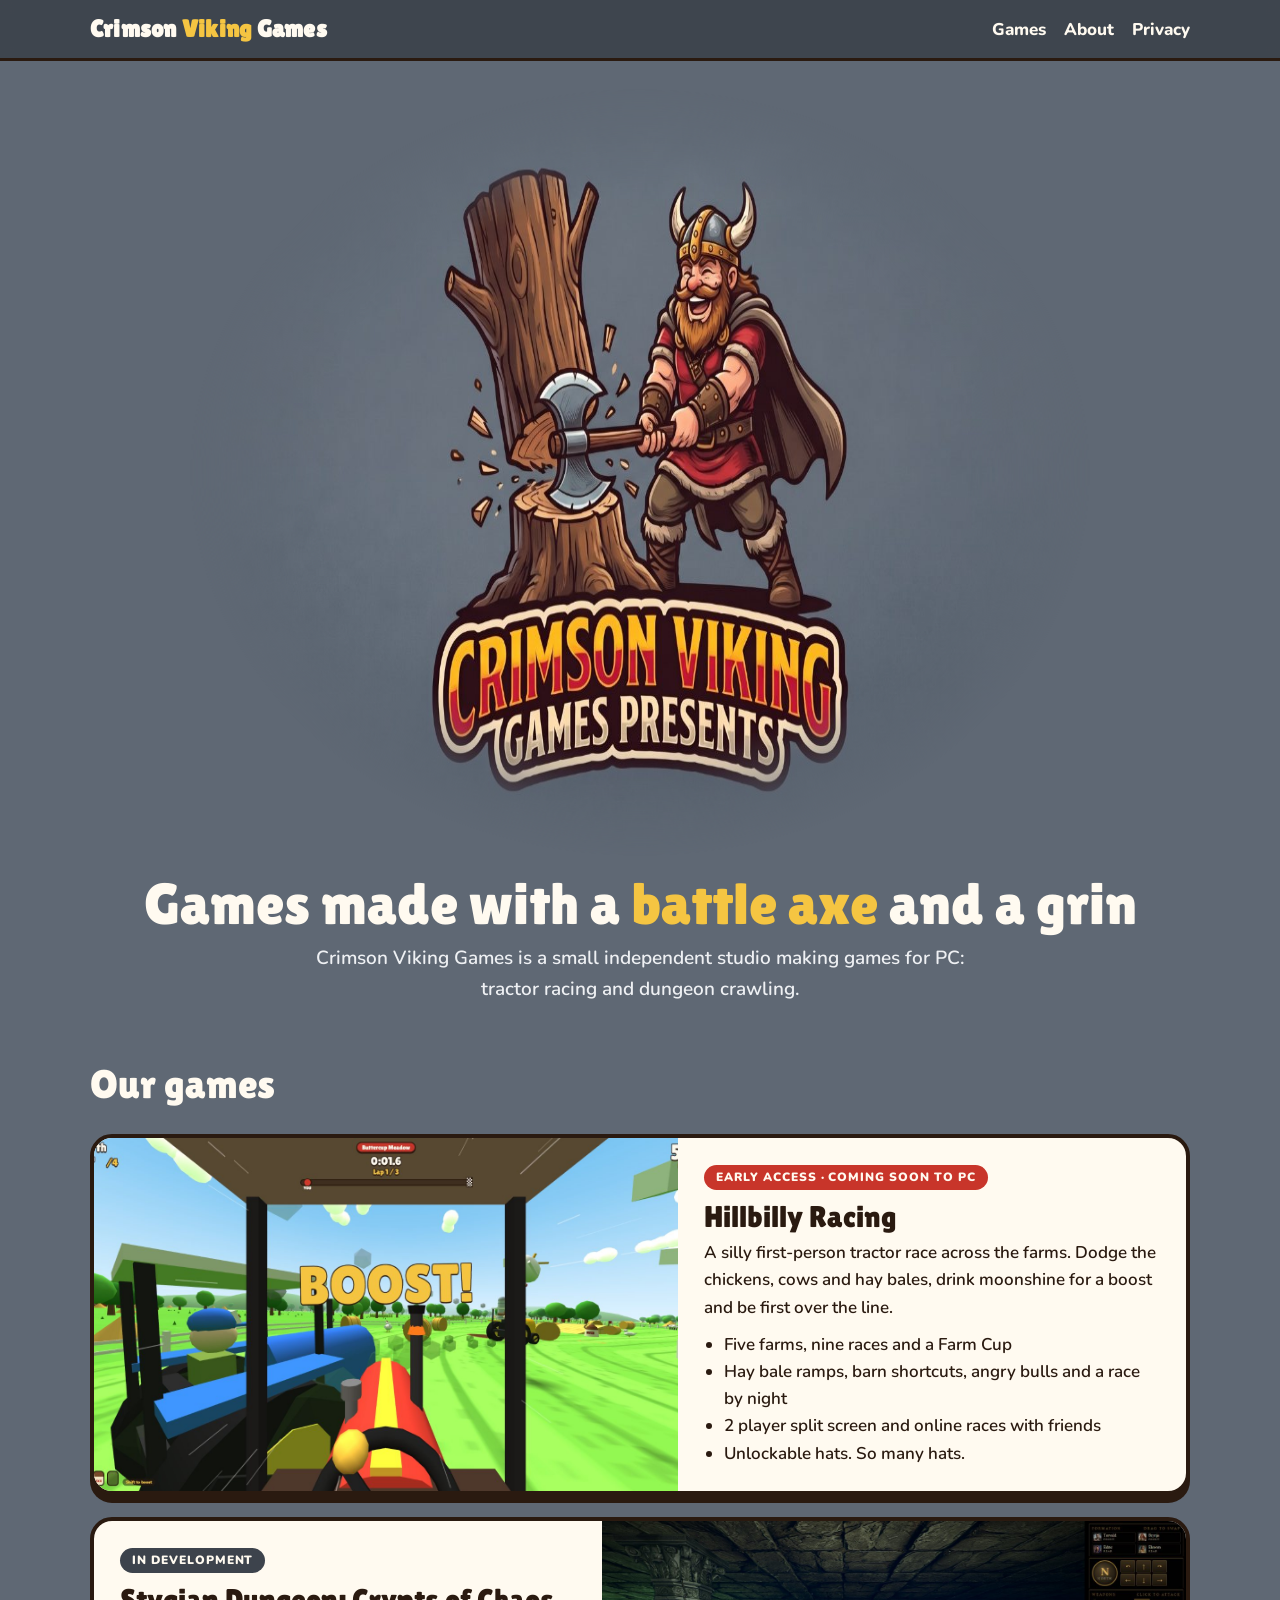
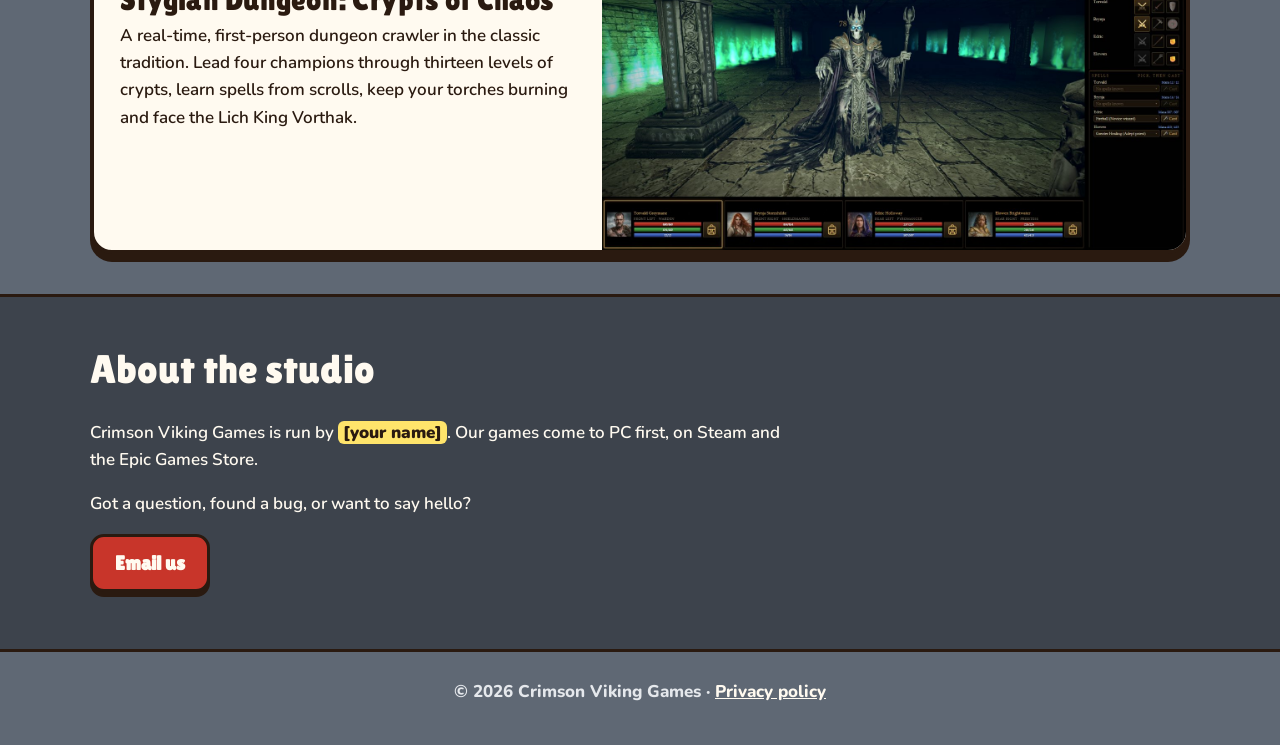
==== index.html @ afc04a72 "Crimson Viking Games website: home page and privacy policy Co-Authored-By: Claude Opus 5.5 <noreply@" ====
<!doctype html>
<html lang="en">
<head>
<meta charset="utf-8">
<meta name="viewport" content="width=device-width, initial-scale=1">
<title>Crimson Viking Games</title>
<meta name="description" content="Crimson Viking Games is an independent studio making silly and spooky games for PC: Hillbilly Racing and Stygian Dungeon.">
<link rel="stylesheet" href="styles.css">
</head>
<body>

<header class="top"><div class="wrap">
  <a class="brand" href="./">Crimson <span>Viking</span> Games</a>
  <nav class="nav"><a href="#games">Games</a><a href="#about">About</a><a href="privacy.html">Privacy</a></nav>
</div></header>

<main>
  <div class="hero wrap">
    <img src="img/studio-viking.jpg" alt="The Crimson Viking Games mascot, a laughing Viking, splitting a log with a giant axe" width="1400" height="767">
    <h1>Games made with a <b>battle axe</b> and a grin</h1>
    <p>Crimson Viking Games is a small independent studio making games for PC: tractor racing and dungeon crawling.</p>
  </div>

  <section id="games"><div class="wrap">
    <h2>Our games</h2>
    <div class="games">

      <article class="game">
        <div class="shot"><img src="img/hillbilly-racing.jpg" alt="Hillbilly Racing: boosting past rival tractors on Buttercup Meadow" loading="lazy" width="1400" height="788"></div>
        <div class="txt">
          <span class="tag">Early Access · coming soon to PC</span>
          <h3>Hillbilly Racing</h3>
          <p>A silly first-person tractor race across the farms. Dodge the chickens, cows and hay bales, drink moonshine for a boost and be first over the line.</p>
          <ul>
            <li>Five farms, nine races and a Farm Cup</li>
            <li>Hay bale ramps, barn shortcuts, angry bulls and a race by night</li>
            <li>2 player split screen and online races with friends</li>
            <li>Unlockable hats. So many hats.</li>
          </ul>
        </div>
      </article>

      <article class="game">
        <div class="shot"><img src="img/stygian-dungeon.jpg" alt="Stygian Dungeon: Vorthak the Lich King on his throne" loading="lazy" width="1400" height="788"></div>
        <div class="txt">
          <span class="tag dev">In development</span>
          <h3>Stygian Dungeon: Crypts of Chaos</h3>
          <p>A real-time, first-person dungeon crawler in the classic tradition. Lead four champions through thirteen levels of crypts, learn spells from scrolls, keep your torches burning and face the Lich King Vorthak.</p>
        </div>
      </article>

    </div>
  </div></section>

  <section id="about" class="about"><div class="wrap">
    <h2>About the studio</h2>
    <p>Crimson Viking Games is run by <span class="fill">[your name]</span>. Our games come to PC first, on Steam and the Epic Games Store.</p>
    <p>Got a question, found a bug, or want to say hello?</p>
    <p><a class="btn" href="mailto:contact@yourdomain.com">Email us</a></p>
  </div></section>
</main>

<footer><div class="wrap">
  © 2026 Crimson Viking Games · <a href="privacy.html">Privacy policy</a>
</div></footer>

</body>
</html>
---- styles.css ----
/* Crimson Viking Games: the studio site. Slate background like the studio logo, crimson and gold like its lettering. */
@font-face{font-family:'Lilita One';src:url(fonts/lilita-one-latin-400-normal.woff2) format('woff2');font-display:swap}
@font-face{font-family:'Nunito';font-weight:600;src:url(fonts/nunito-latin-600-normal.woff2) format('woff2');font-display:swap}
@font-face{font-family:'Nunito';font-weight:800;src:url(fonts/nunito-latin-800-normal.woff2) format('woff2');font-display:swap}
@font-face{font-family:'Nunito';font-weight:900;src:url(fonts/nunito-latin-900-normal.woff2) format('woff2');font-display:swap}
:root{
  --slate:#5f6874; --slate-dk:#3d434c; --ink:#2a1a10; --paper:#fffaf0; --crimson:#c8352a; --crimson-dk:#8e2219; --gold:#f5c542;
  --display:'Lilita One','Arial Rounded MT Bold',system-ui,sans-serif; --body:'Nunito',system-ui,-apple-system,'Segoe UI',sans-serif;
}
*{box-sizing:border-box}
html{scroll-behavior:smooth}
body{margin:0;background:var(--slate);color:var(--paper);font-family:var(--body);font-weight:600;font-size:17px;line-height:1.6}
a{color:var(--gold)}
img{max-width:100%;display:block}
.wrap{width:min(1100px,100% - 32px);margin:0 auto}

/* header */
.top{position:sticky;top:0;z-index:5;background:rgba(61,67,76,.94);backdrop-filter:blur(6px);border-bottom:3px solid var(--ink)}
.top .wrap{display:flex;align-items:center;justify-content:space-between;gap:16px;padding:10px 0}
.brand{font-family:var(--display);font-size:24px;color:var(--paper);text-decoration:none;letter-spacing:.01em}
.brand span{color:var(--gold)}
.nav{display:flex;gap:18px;flex-wrap:wrap}
.nav a{color:var(--paper);text-decoration:none;font-weight:800}
.nav a:hover,.nav a:focus-visible{color:var(--gold)}

/* hero */
.hero{padding:28px 0 8px;text-align:center}
.hero img{width:min(900px,100%);margin:0 auto;-webkit-mask-image:radial-gradient(ellipse 50% 50% at center,#000 72%,transparent 100%);mask-image:radial-gradient(ellipse 50% 50% at center,#000 72%,transparent 100%)} /* (edges fade into the page) */
.hero h1{font-family:var(--display);font-weight:400;font-size:clamp(34px,6vw,58px);line-height:1.05;margin:18px 0 8px}
.hero h1 b{font-weight:400;color:var(--gold)}
.hero p{max-width:60ch;margin:0 auto;font-size:19px;color:#eef0f3}

/* games */
section{padding:40px 0}
h2{font-family:var(--display);font-weight:400;font-size:clamp(28px,4vw,40px);margin:0 0 18px}
.games{display:grid;gap:22px}
.game{display:grid;grid-template-columns:minmax(0,1.15fr) minmax(0,1fr);background:var(--paper);color:var(--ink);border:4px solid var(--ink);border-radius:22px;overflow:hidden;box-shadow:0 8px 0 var(--ink)}
.game:nth-child(even){grid-template-columns:minmax(0,1fr) minmax(0,1.15fr)}
.game:nth-child(even) .shot{order:2}
.game .shot{background:#1b1f25;min-height:240px}
.game .shot img{width:100%;height:100%;object-fit:cover}
.game .shot.icon{display:grid;place-items:center}
.game .shot.icon img{width:min(240px,70%);height:auto;border-radius:28px}
.game .txt{padding:24px 26px}
.game h3{font-family:var(--display);font-weight:400;font-size:30px;line-height:1.1;margin:0 0 6px}
.tag{display:inline-block;font-weight:900;font-size:12px;letter-spacing:.08em;text-transform:uppercase;color:var(--paper);background:var(--crimson);border-radius:999px;padding:3px 12px;margin-bottom:10px}
.tag.dev{background:var(--slate-dk)}
.game p{margin:0 0 10px}
.game ul{margin:0;padding-left:20px}
@media (max-width:760px){.game,.game:nth-child(even){grid-template-columns:1fr}.game:nth-child(even) .shot{order:0}}

/* about / contact */
.about{background:var(--slate-dk);border-top:3px solid var(--ink);border-bottom:3px solid var(--ink)}
.about p{max-width:70ch}
.btn{display:inline-block;font-family:var(--display);font-size:20px;color:var(--paper);background:var(--crimson);border:3px solid var(--ink);border-radius:14px;padding:10px 22px;box-shadow:0 5px 0 var(--ink);text-decoration:none}
.btn:hover,.btn:focus-visible{background:var(--crimson-dk)}

/* privacy policy */
.doc{background:var(--paper);color:var(--ink);border:4px solid var(--ink);border-radius:22px;padding:clamp(20px,4vw,44px);margin:28px auto 40px;max-width:860px}
.doc h1{font-family:var(--display);font-weight:400;font-size:clamp(32px,5vw,46px);line-height:1.1;margin:0 0 6px;color:var(--crimson)}
.doc h2{font-size:26px;margin:30px 0 8px;color:var(--ink)}
.doc a{color:var(--crimson-dk)}
.doc .meta{font-weight:800;opacity:.75;margin:0 0 20px}
.doc table{width:100%;border-collapse:collapse;margin:8px 0 6px;font-size:15px}
.doc th,.doc td{text-align:left;vertical-align:top;padding:8px 10px;border-top:2px solid rgba(42,26,16,.15)}
.doc th{font-weight:900}
.doc code{font-size:14px;background:#f1e8d6;border-radius:6px;padding:1px 6px}
/* things the studio owner still has to fill in before publishing */
.fill{background:#ffe46b;color:var(--ink);border-radius:6px;padding:0 5px;font-weight:900}

footer{padding:26px 0 40px;text-align:center;font-weight:800;color:#e5e8ec}
footer a{color:var(--paper)}
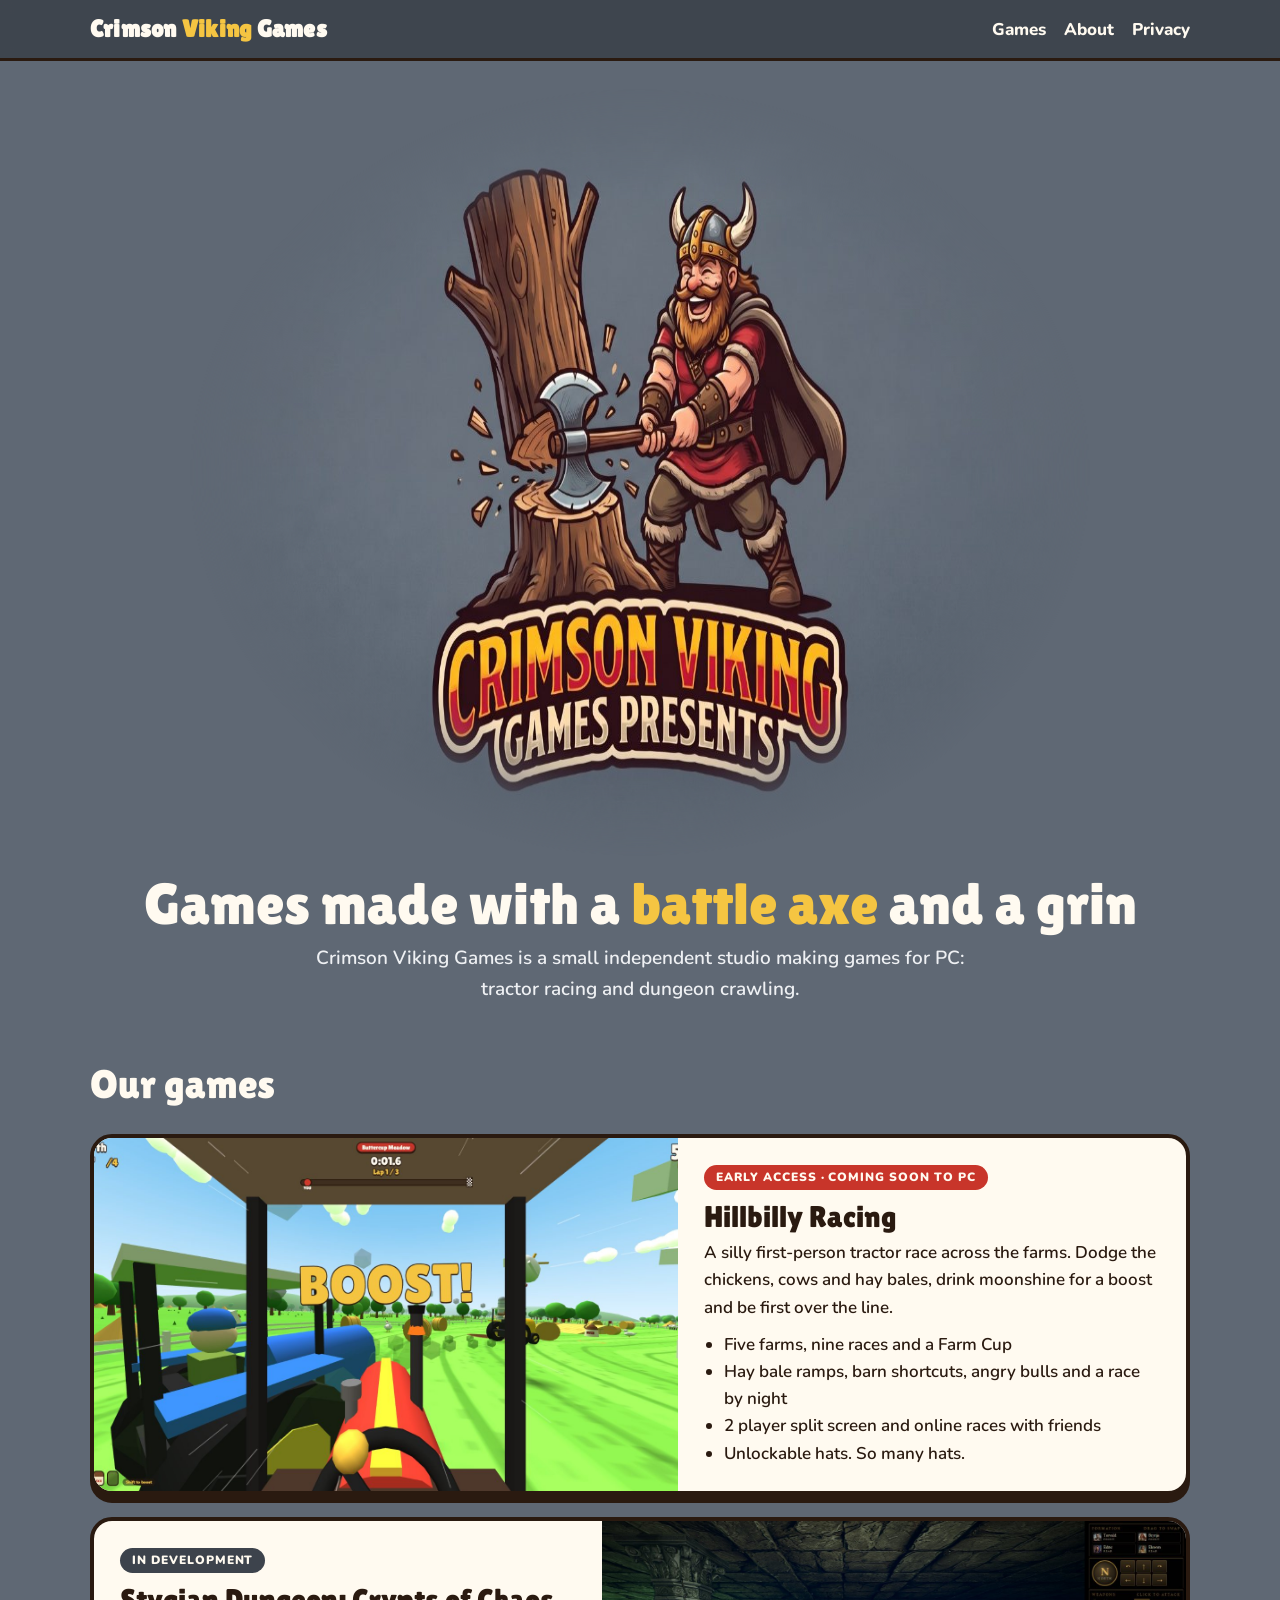
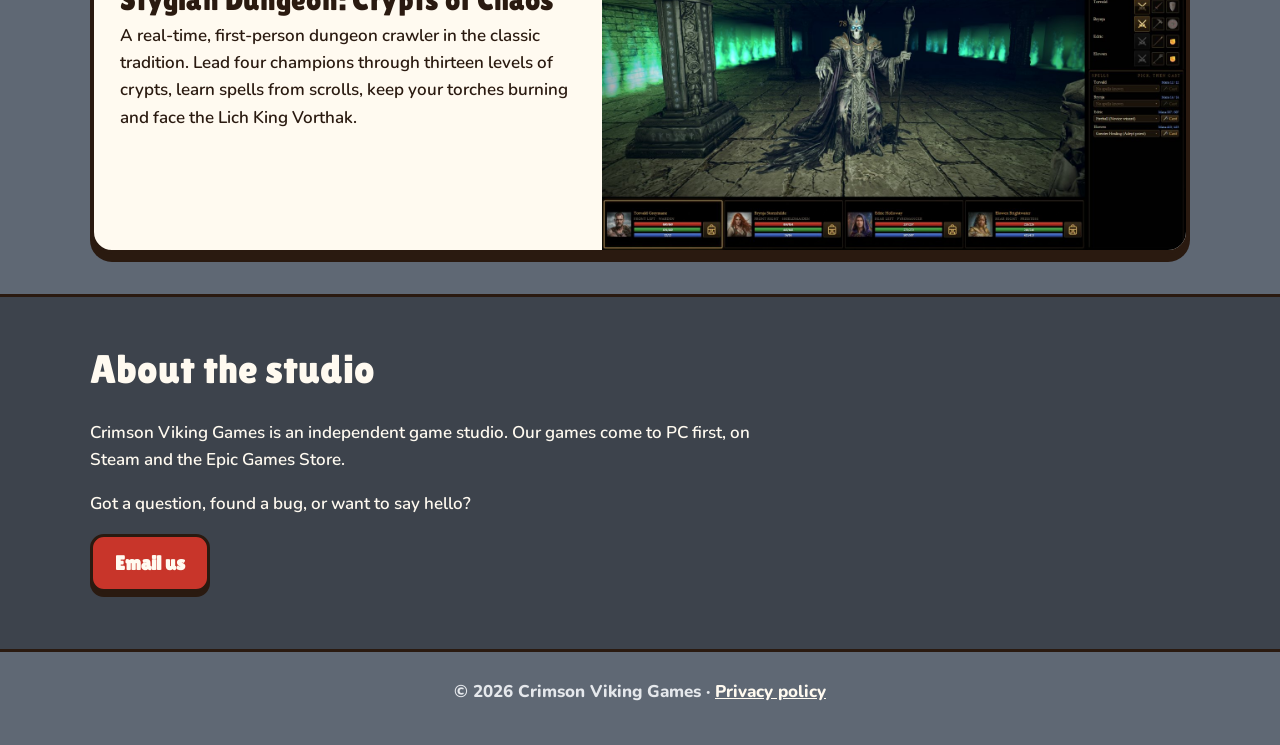
==== commit fb8d3fec: "Give just the studio name and email in About and the privacy policy Co-Authored-By: Claude Opus 5.5 " ====
--- a/index.html
+++ b/index.html
@@ -54,9 +54,9 @@
 
   <section id="about" class="about"><div class="wrap">
     <h2>About the studio</h2>
-    <p>Crimson Viking Games is run by <span class="fill">[your name]</span>. Our games come to PC first, on Steam and the Epic Games Store.</p>
+    <p>Crimson Viking Games is an independent game studio. Our games come to PC first, on Steam and the Epic Games Store.</p>
     <p>Got a question, found a bug, or want to say hello?</p>
-    <p><a class="btn" href="mailto:contact@yourdomain.com">Email us</a></p>
+    <p><a class="btn" href="mailto:crimsonvikinggames@gmail.com">Email us</a></p>
   </div></section>
 </main>
 
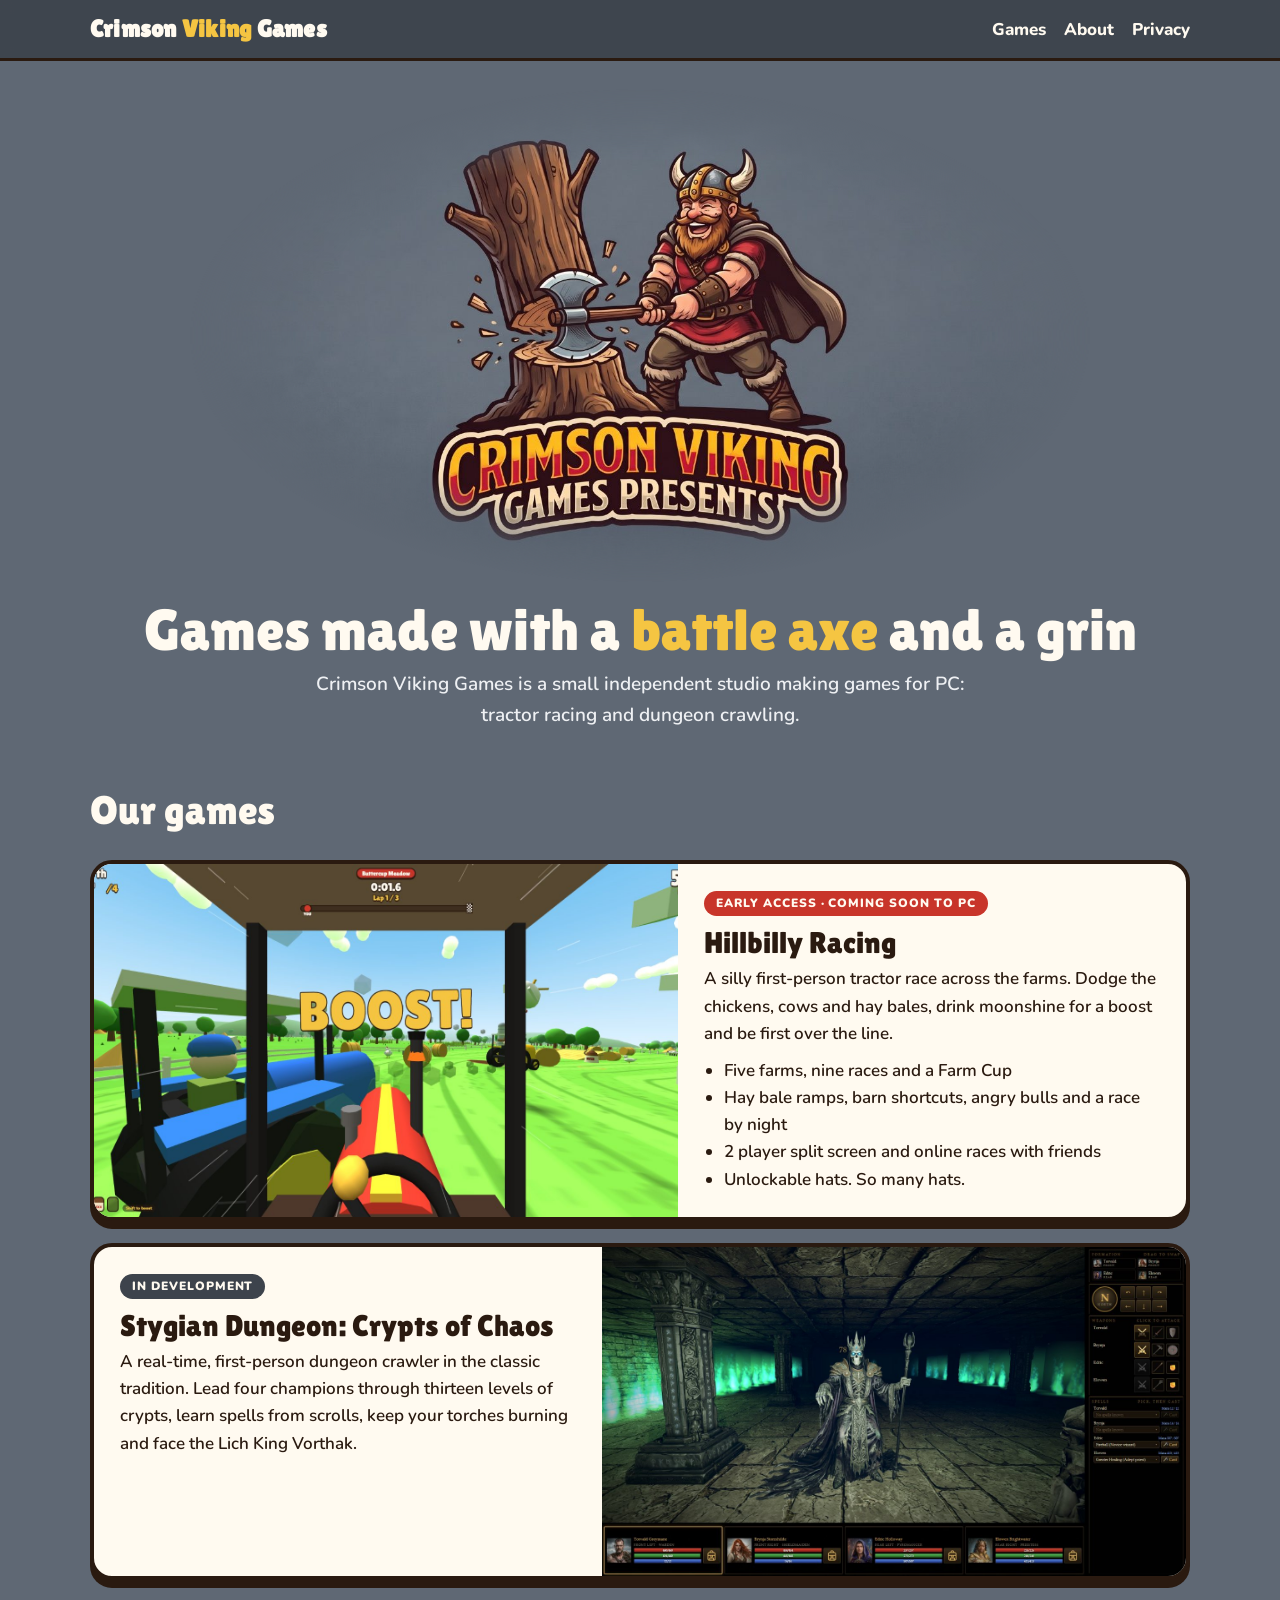
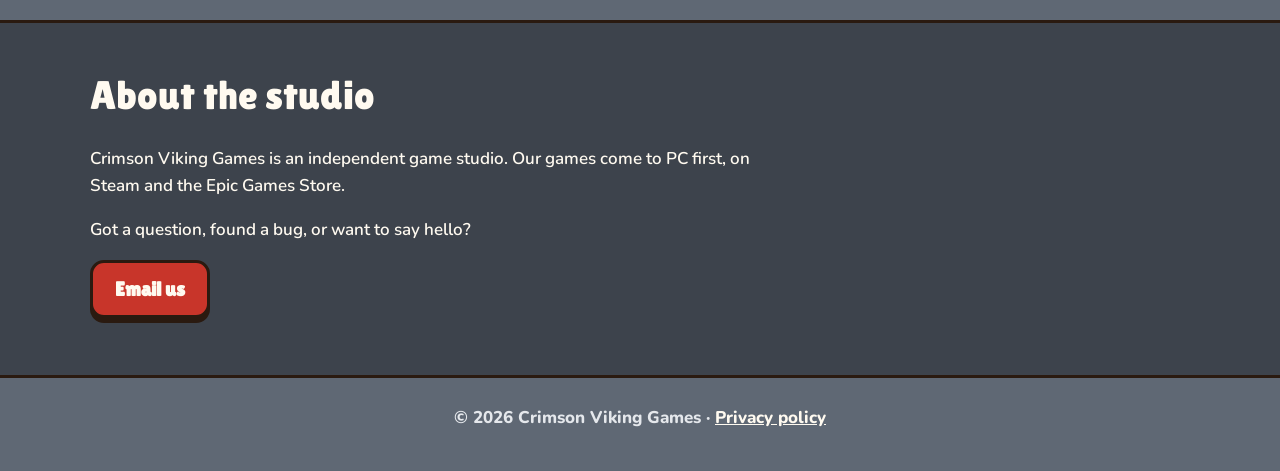
==== commit 4670ab4f: "Load the updated stylesheet straight away rather than a cached copy Co-Authored-By: Claude Opus 5.5 " ====
--- a/index.html
+++ b/index.html
@@ -5,7 +5,7 @@
 <meta name="viewport" content="width=device-width, initial-scale=1">
 <title>Crimson Viking Games</title>
 <meta name="description" content="Crimson Viking Games is an independent studio making silly and spooky games for PC: Hillbilly Racing and Stygian Dungeon.">
-<link rel="stylesheet" href="styles.css">
+<link rel="stylesheet" href="styles.css?v=2">
 </head>
 <body>
 
--- a/styles.css
+++ b/styles.css
@@ -25,7 +25,11 @@
 
 /* hero */
 .hero{padding:28px 0 8px;text-align:center}
-.hero img{width:min(900px,100%);margin:0 auto;-webkit-mask-image:radial-gradient(ellipse 50% 50% at center,#000 72%,transparent 100%);mask-image:radial-gradient(ellipse 50% 50% at center,#000 72%,transparent 100%)} /* (edges fade into the page) */
+/* keep the picture's own shape at any size (height:auto overrides the height in the HTML), and on short landscape screens
+   size it by the screen's height so the heading below stays in view */
+.hero img{width:min(900px,100%,calc(62svh * 1400 / 767));height:auto;aspect-ratio:1400/767;margin:0 auto;-webkit-mask-image:radial-gradient(ellipse 50% 50% at center,#000 72%,transparent 100%);mask-image:radial-gradient(ellipse 50% 50% at center,#000 72%,transparent 100%)} /* (edges fade into the page) */
+/* portrait screens: trim the plain background either side of the logo (it fills only the middle of the picture), so it shows bigger */
+@media (max-aspect-ratio:1/1){.hero img{width:min(560px,100%);aspect-ratio:6/5;object-fit:cover}}
 .hero h1{font-family:var(--display);font-weight:400;font-size:clamp(34px,6vw,58px);line-height:1.05;margin:18px 0 8px}
 .hero h1 b{font-weight:400;color:var(--gold)}
 .hero p{max-width:60ch;margin:0 auto;font-size:19px;color:#eef0f3}
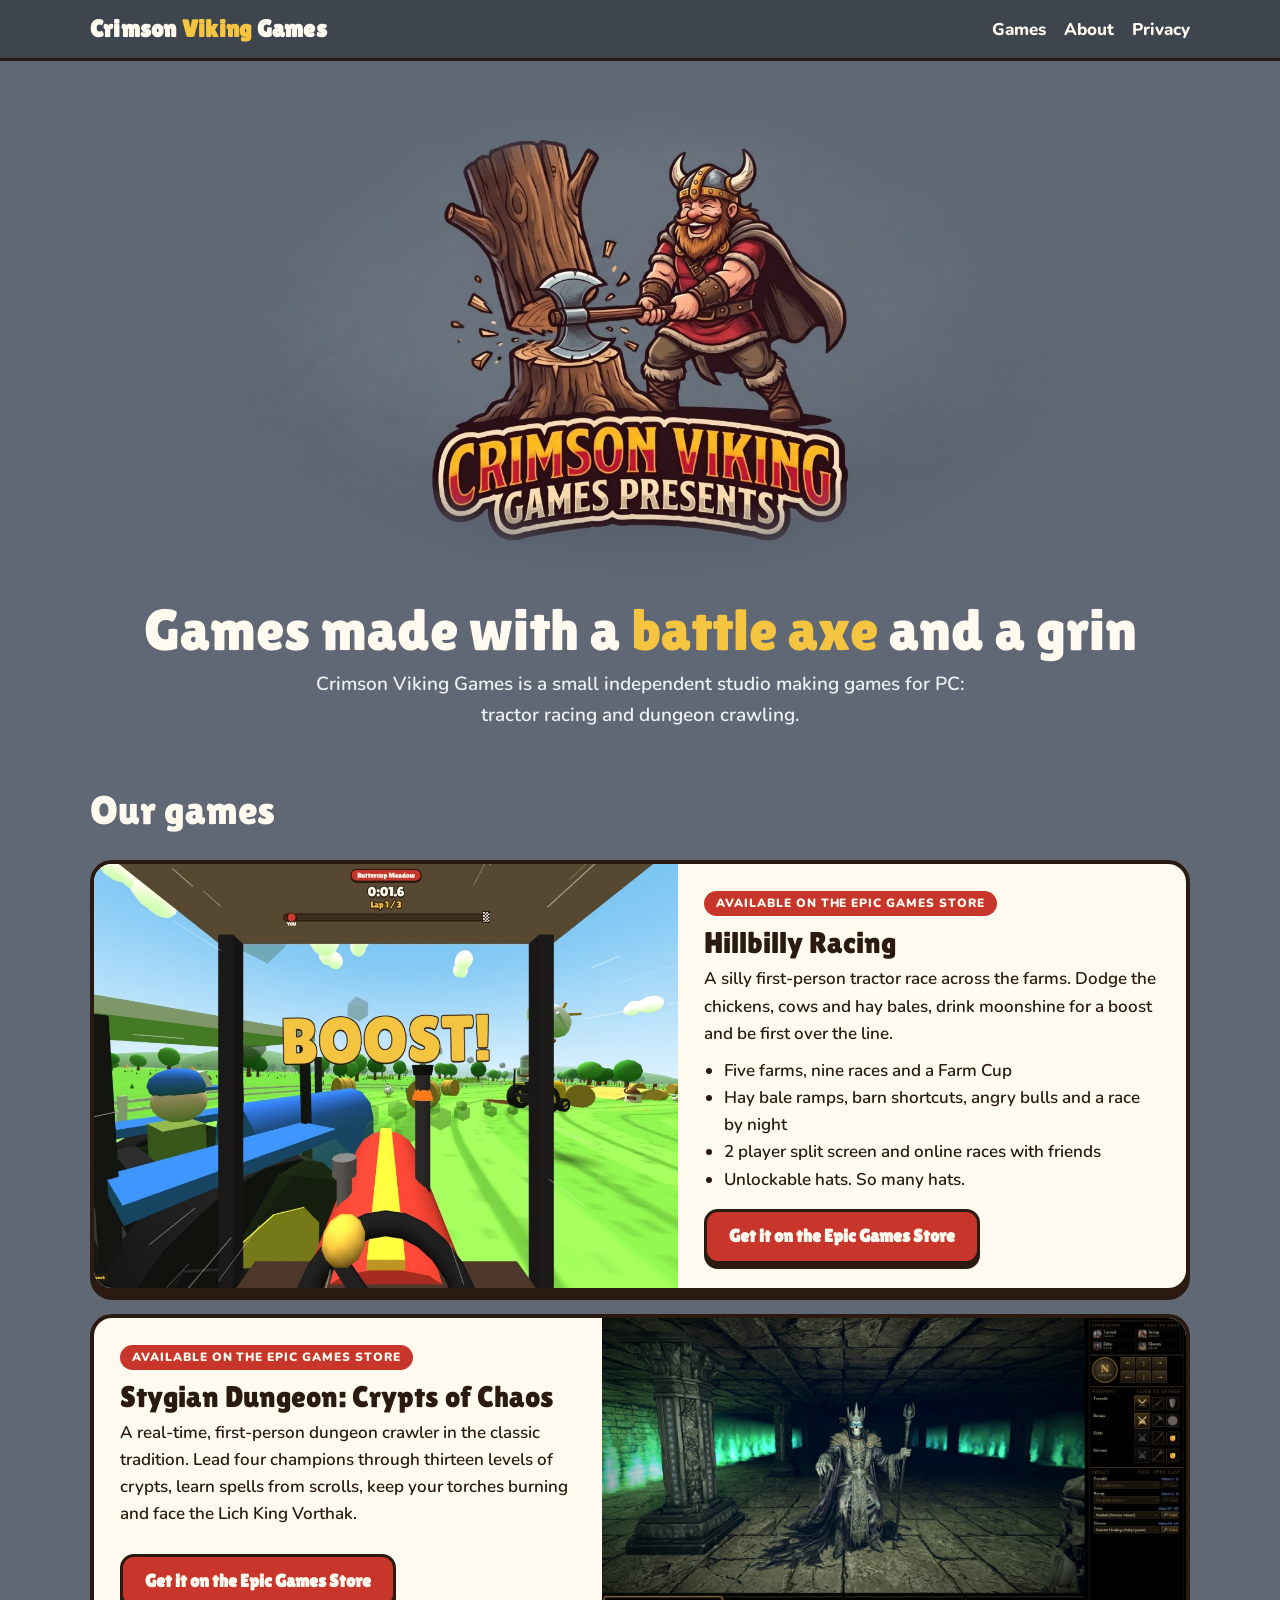
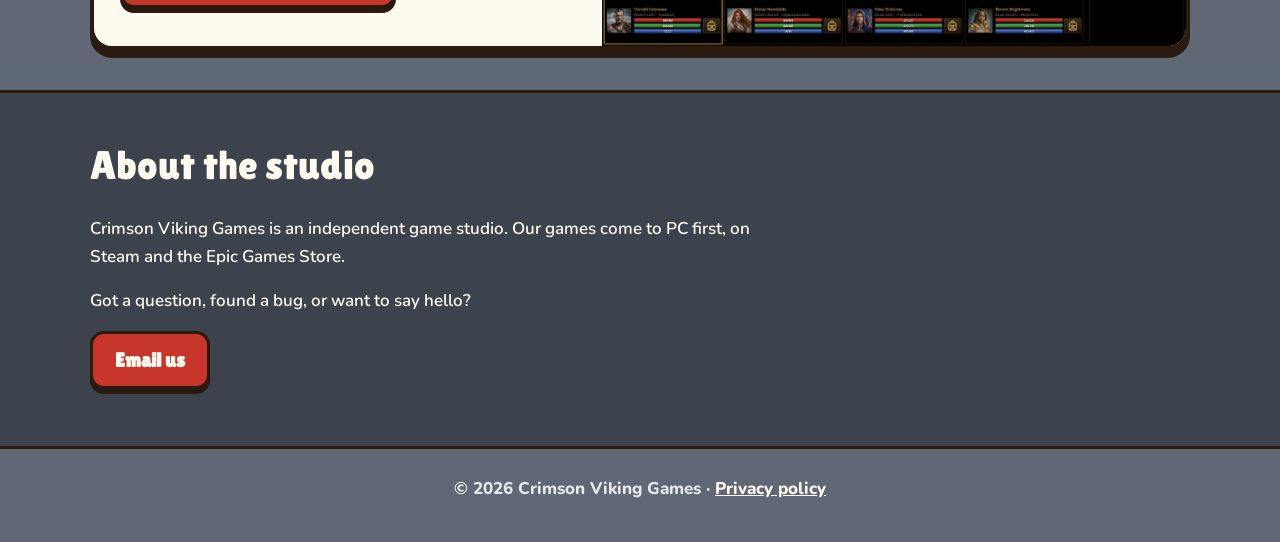
==== commit 4b4449a6: "Both games are available on the Epic Games Store, with links to them Co-Authored-By: Claude Opus 5.5" ====
--- a/index.html
+++ b/index.html
@@ -5,7 +5,7 @@
 <meta name="viewport" content="width=device-width, initial-scale=1">
 <title>Crimson Viking Games</title>
 <meta name="description" content="Crimson Viking Games is an independent studio making silly and spooky games for PC: Hillbilly Racing and Stygian Dungeon.">
-<link rel="stylesheet" href="styles.css?v=2">
+<link rel="stylesheet" href="styles.css?v=3">
 </head>
 <body>
 
@@ -28,7 +28,7 @@
       <article class="game">
         <div class="shot"><img src="img/hillbilly-racing.jpg" alt="Hillbilly Racing: boosting past rival tractors on Buttercup Meadow" loading="lazy" width="1400" height="788"></div>
         <div class="txt">
-          <span class="tag">Early Access · coming soon to PC</span>
+          <span class="tag">Available on the Epic Games Store</span>
           <h3>Hillbilly Racing</h3>
           <p>A silly first-person tractor race across the farms. Dodge the chickens, cows and hay bales, drink moonshine for a boost and be first over the line.</p>
           <ul>
@@ -37,15 +37,17 @@
             <li>2 player split screen and online races with friends</li>
             <li>Unlockable hats. So many hats.</li>
           </ul>
+          <a class="btn" href="https://store.epicgames.com/p/hillbilly-racing-de6812" target="_blank" rel="noopener">Get it on the Epic Games Store</a>
         </div>
       </article>
 
       <article class="game">
         <div class="shot"><img src="img/stygian-dungeon.jpg" alt="Stygian Dungeon: Vorthak the Lich King on his throne" loading="lazy" width="1400" height="788"></div>
         <div class="txt">
-          <span class="tag dev">In development</span>
+          <span class="tag">Available on the Epic Games Store</span>
           <h3>Stygian Dungeon: Crypts of Chaos</h3>
           <p>A real-time, first-person dungeon crawler in the classic tradition. Lead four champions through thirteen levels of crypts, learn spells from scrolls, keep your torches burning and face the Lich King Vorthak.</p>
+          <a class="btn" href="https://store.epicgames.com/p/stygian-dungeon-crypts-of-chaos-37ef68" target="_blank" rel="noopener">Get it on the Epic Games Store</a>
         </div>
       </article>
 
--- a/styles.css
+++ b/styles.css
@@ -51,6 +51,7 @@
 .tag.dev{background:var(--slate-dk)}
 .game p{margin:0 0 10px}
 .game ul{margin:0;padding-left:20px}
+.game .btn{margin-top:16px;font-size:18px}
 @media (max-width:760px){.game,.game:nth-child(even){grid-template-columns:1fr}.game:nth-child(even) .shot{order:0}}
 
 /* about / contact */
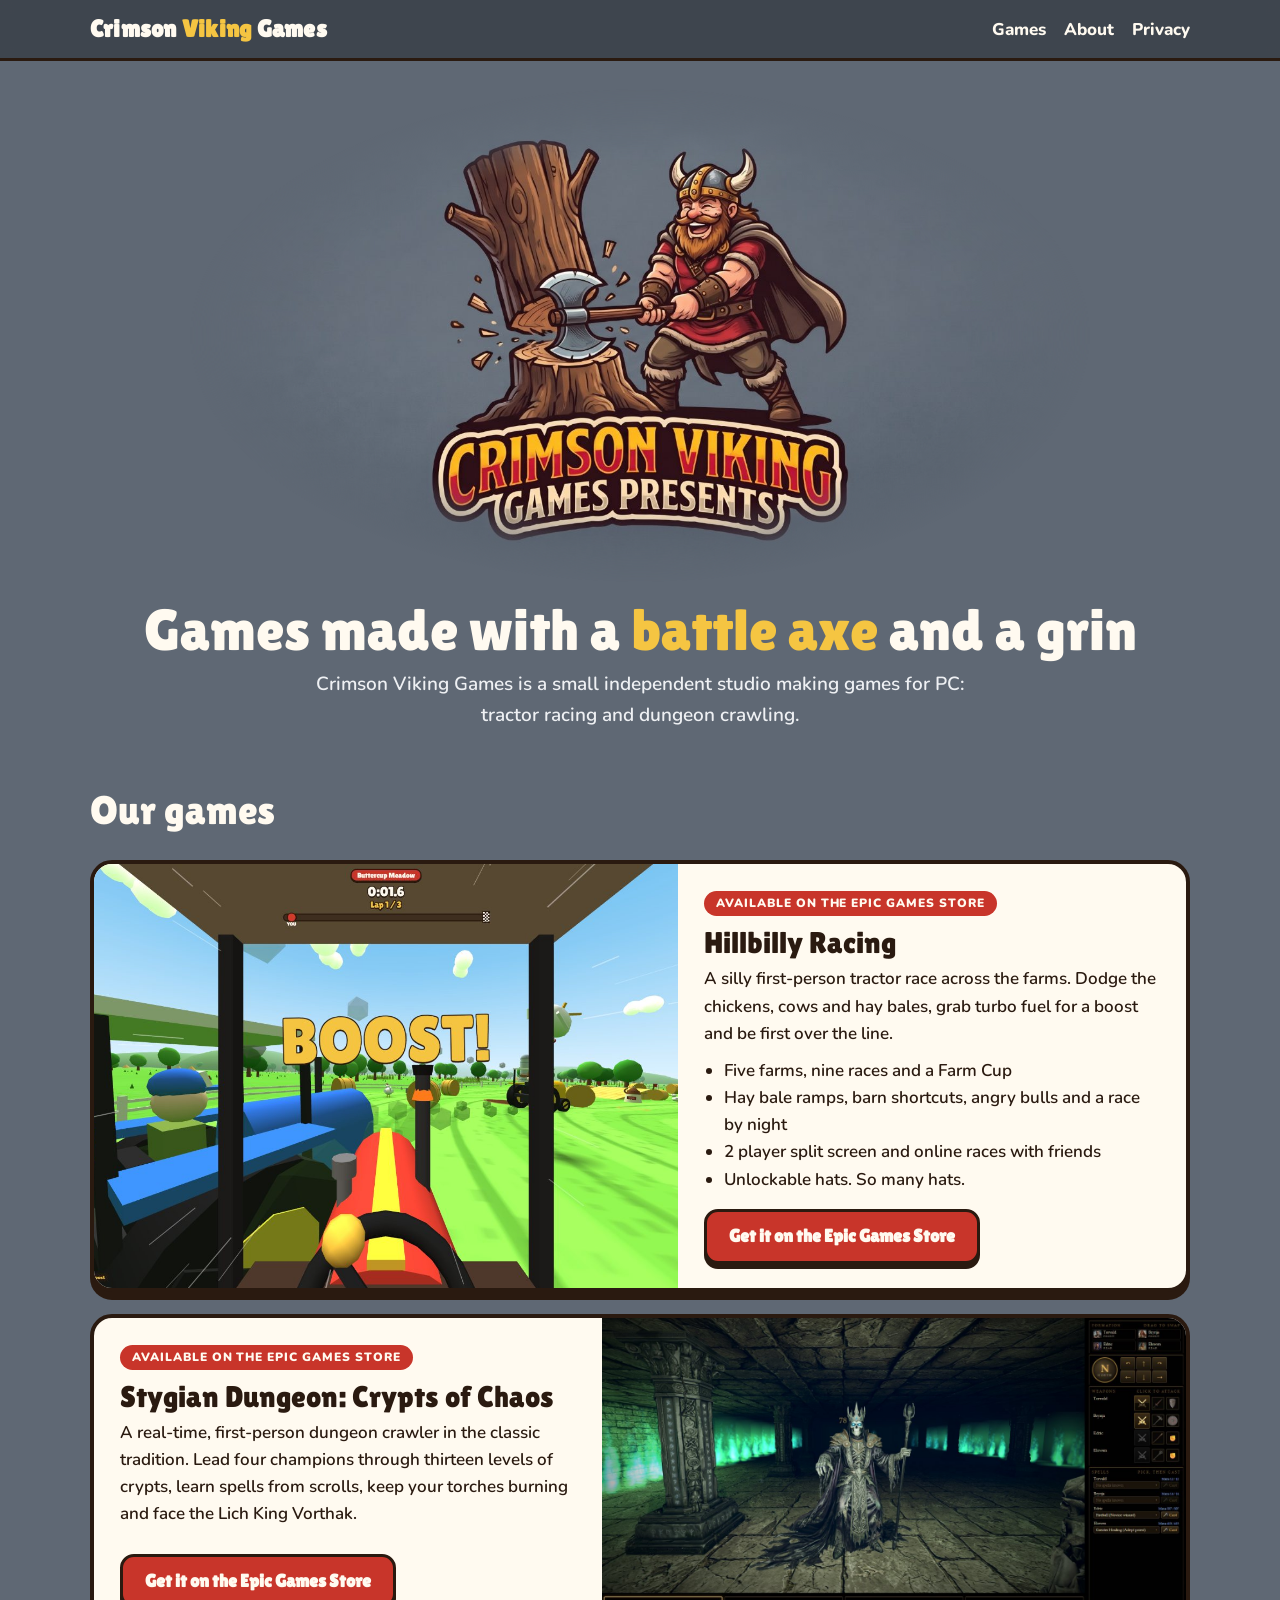
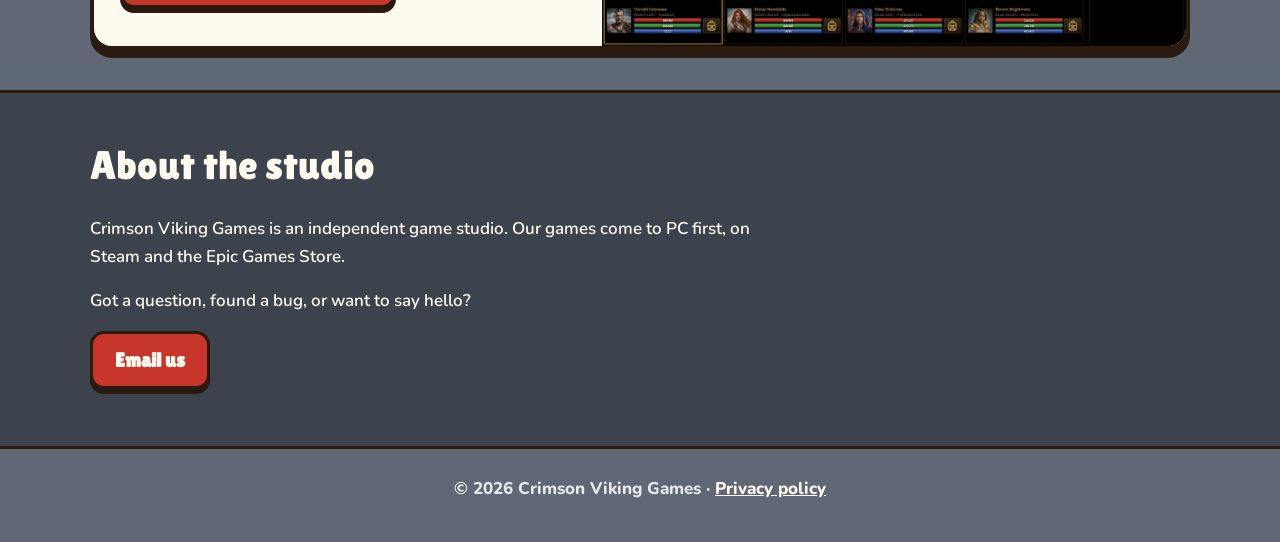
==== commit a6ba5d9a: "Hillbilly Racing: turbo fuel, not moonshine, gives the boost Co-Authored-By: Claude Opus 5.5 <norepl" ====
--- a/index.html
+++ b/index.html
@@ -30,7 +30,7 @@
         <div class="txt">
           <span class="tag">Available on the Epic Games Store</span>
           <h3>Hillbilly Racing</h3>
-          <p>A silly first-person tractor race across the farms. Dodge the chickens, cows and hay bales, drink moonshine for a boost and be first over the line.</p>
+          <p>A silly first-person tractor race across the farms. Dodge the chickens, cows and hay bales, grab turbo fuel for a boost and be first over the line.</p>
           <ul>
             <li>Five farms, nine races and a Farm Cup</li>
             <li>Hay bale ramps, barn shortcuts, angry bulls and a race by night</li>
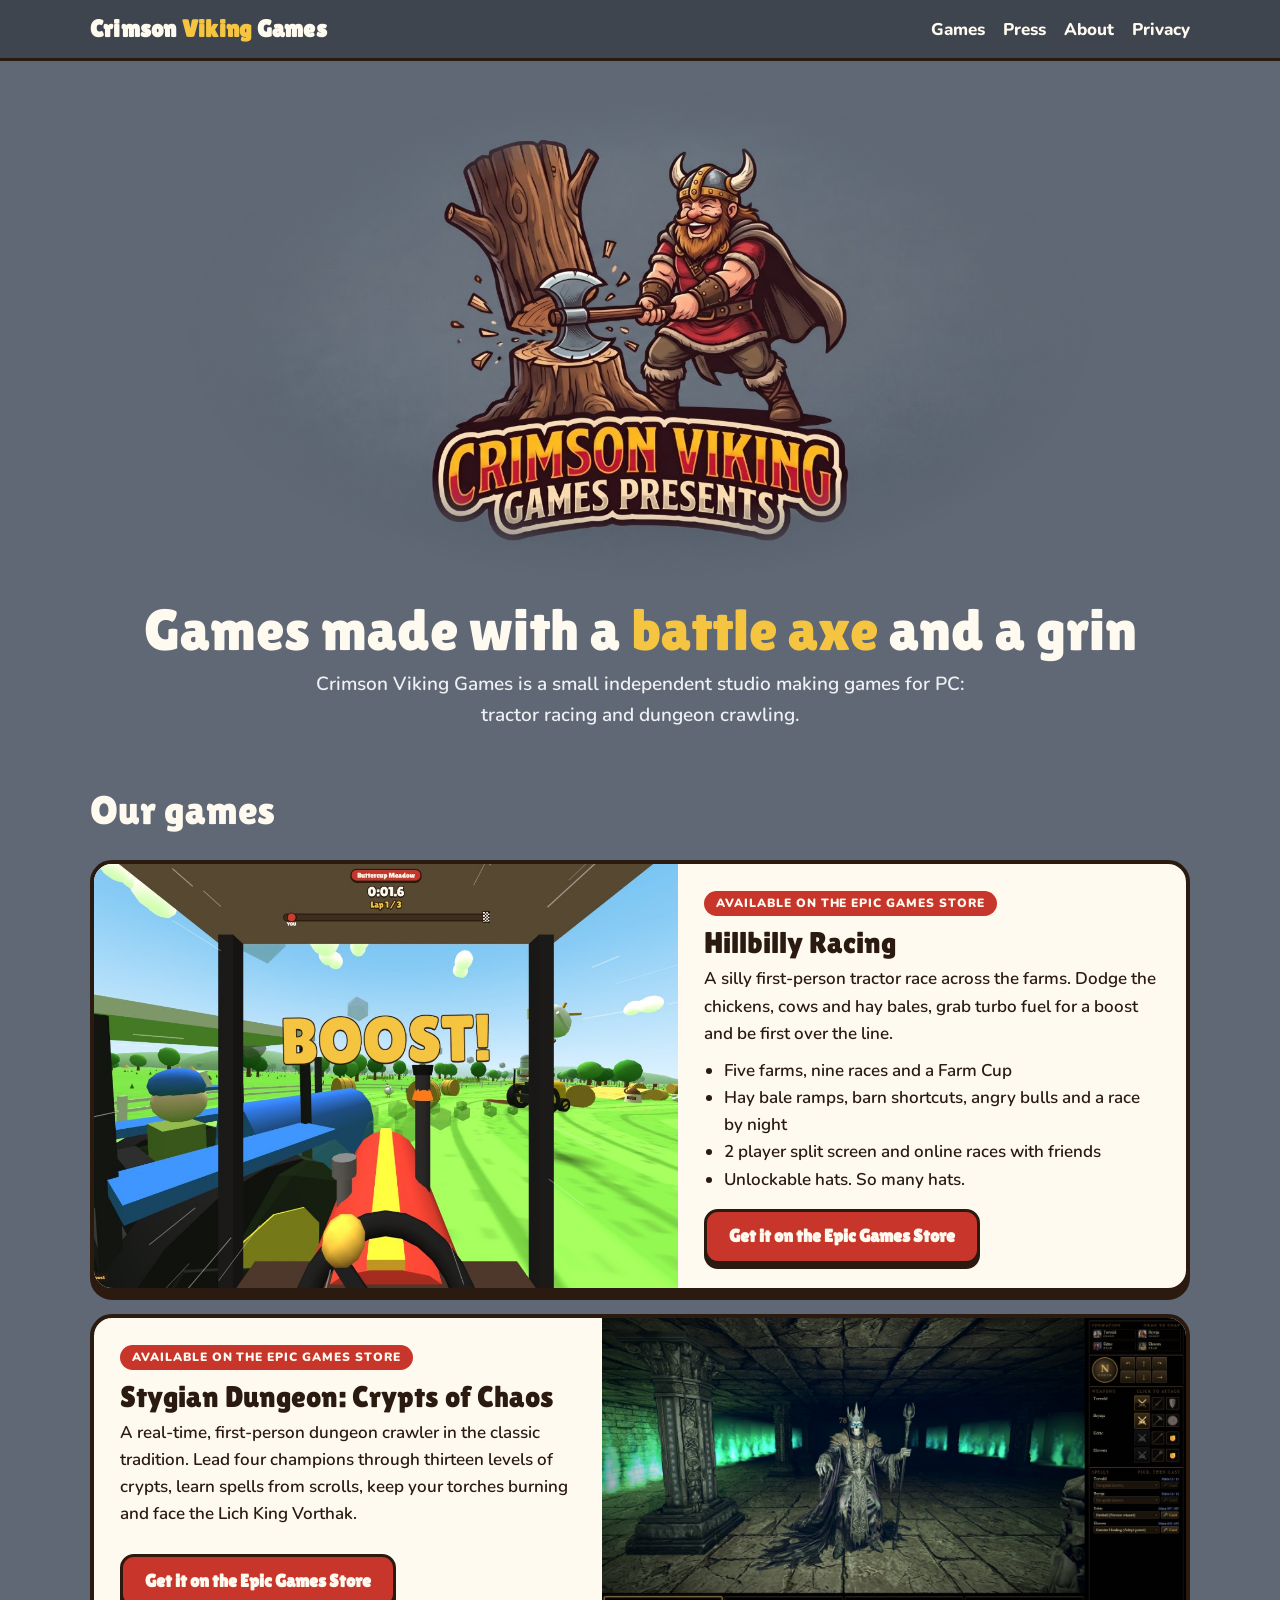
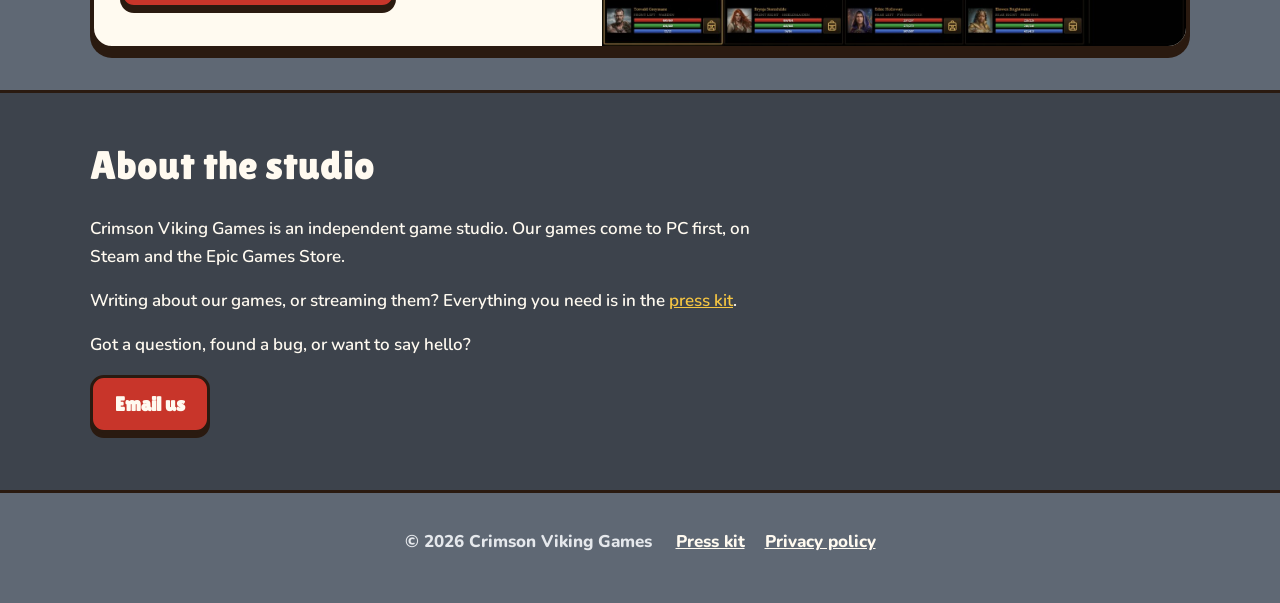
==== commit 6fe175e3: "Add a press kit page for both games Facts, descriptions with copy buttons, screenshots, logos and on" ====
--- a/index.html
+++ b/index.html
@@ -5,13 +5,13 @@
 <meta name="viewport" content="width=device-width, initial-scale=1">
 <title>Crimson Viking Games</title>
 <meta name="description" content="Crimson Viking Games is an independent studio making silly and spooky games for PC: Hillbilly Racing and Stygian Dungeon.">
-<link rel="stylesheet" href="styles.css?v=3">
+<link rel="stylesheet" href="styles.css?v=4">
 </head>
 <body>
 
 <header class="top"><div class="wrap">
   <a class="brand" href="./">Crimson <span>Viking</span> Games</a>
-  <nav class="nav"><a href="#games">Games</a><a href="#about">About</a><a href="privacy.html">Privacy</a></nav>
+  <nav class="nav"><a href="#games">Games</a><a href="press.html">Press</a><a href="#about">About</a><a href="privacy.html">Privacy</a></nav>
 </div></header>
 
 <main>
@@ -57,13 +57,15 @@
   <section id="about" class="about"><div class="wrap">
     <h2>About the studio</h2>
     <p>Crimson Viking Games is an independent game studio. Our games come to PC first, on Steam and the Epic Games Store.</p>
+    <p>Writing about our games, or streaming them? Everything you need is in the <a href="press.html">press kit</a>.</p>
     <p>Got a question, found a bug, or want to say hello?</p>
     <p><a class="btn" href="mailto:crimsonvikinggames@gmail.com">Email us</a></p>
   </div></section>
 </main>
 
-<footer><div class="wrap">
-  © 2026 Crimson Viking Games · <a href="privacy.html">Privacy policy</a>
+<footer><div class="wrap foot">
+  <span>© 2026 Crimson Viking Games</span>
+  <nav aria-label="More pages"><a href="press.html">Press kit</a><a href="privacy.html">Privacy policy</a></nav>
 </div></footer>
 
 </body>
--- a/styles.css
+++ b/styles.css
@@ -75,3 +75,99 @@
 
 footer{padding:26px 0 40px;text-align:center;font-weight:800;color:#e5e8ec}
 footer a{color:var(--paper)}
+.foot{display:flex;flex-wrap:wrap;justify-content:center;align-items:center;gap:2px 24px}
+.foot nav{display:flex;flex-wrap:wrap;justify-content:center;gap:0 20px}
+.foot a{display:inline-flex;align-items:center;min-height:44px}
+
+/* header on phones: the brand on one row, the links across the next, each a comfortable tap target */
+@media (max-width:560px){
+  .top{position:static}  /* the two-row header scrolls away on phones, leaving the whole screen for reading */
+  .top .wrap{flex-wrap:wrap;gap:0 16px;padding:8px 0 0}
+  .brand{font-size:22px}
+  .nav{width:100%;justify-content:space-between;gap:0}
+  .nav a{display:inline-flex;align-items:center;min-height:44px;padding:0 4px}
+}
+.nav a[aria-current="page"]{color:var(--gold)}
+
+/* press kit: mobile first */
+.press{padding:22px 0 56px}
+.phead{display:grid;gap:14px;padding:8px 0 30px}
+.eyebrow{margin:0;font-weight:900;font-size:13px;letter-spacing:.14em;text-transform:uppercase;color:var(--gold)}
+.phead h1{font-family:var(--display);font-weight:400;font-size:clamp(42px,11vw,70px);line-height:1;margin:0}
+.phead .lede{margin:0;max-width:60ch;font-size:18px;color:#eef0f3}
+.jump{display:grid;grid-template-columns:repeat(2,minmax(0,1fr));gap:10px;margin:6px 0 0;padding:0;list-style:none}
+.jump a{display:flex;align-items:center;justify-content:center;text-align:center;min-height:48px;padding:0 8px;font-size:16px;border:3px solid var(--ink);border-radius:999px;background:var(--paper);color:var(--ink);font-weight:900;text-decoration:none;box-shadow:0 3px 0 var(--ink)}
+.jump a:hover,.jump a:focus-visible{background:var(--gold)}
+.pgame{padding:34px 0 8px;scroll-margin-top:90px}
+.pgame:first-of-type{padding-top:8px}
+
+/* the game's picture, with the Epic Games Store button laid across its lower edge */
+.phero{position:relative;margin:0 0 50px}
+.phero img{display:block;width:100%;height:auto;aspect-ratio:16/9;object-fit:cover;border:4px solid var(--ink);border-radius:22px;box-shadow:0 8px 0 var(--ink);background:#1b1f25}
+.epic{position:absolute;left:50%;bottom:-32px;transform:translateX(-50%);width:min(calc(100% - 24px),460px);min-height:64px;display:flex;align-items:center;justify-content:center;text-align:center;font-family:var(--display);font-size:clamp(18px,5vw,24px);line-height:1.15;color:var(--paper);background:var(--crimson);border:3px solid var(--ink);border-radius:16px;padding:8px 16px;box-shadow:0 6px 0 var(--ink);text-decoration:none}
+.epic:hover,.epic:focus-visible{background:var(--crimson-dk)}
+.epic:focus-visible,.jump a:focus-visible,.copy:focus-visible,.shots a:focus-visible,.pcard .btn:focus-visible,summary:focus-visible{outline:4px solid var(--gold);outline-offset:3px}
+
+.pcard{background:var(--paper);color:var(--ink);border:4px solid var(--ink);border-radius:22px;padding:22px 16px;box-shadow:0 8px 0 var(--ink);display:grid;gap:26px;min-width:0}
+.pcard h2{font-family:var(--display);font-weight:400;font-size:clamp(32px,8vw,46px);line-height:1.05;margin:0;color:var(--crimson);text-wrap:balance}
+.pcard h3{font-family:var(--display);font-weight:400;font-size:24px;line-height:1.1;margin:0 0 10px}
+.pcard h4{font-family:var(--display);font-weight:400;font-size:19px;margin:0 0 6px}
+.pcard p{margin:0 0 10px;max-width:68ch}
+.pcard a{color:var(--crimson-dk);overflow-wrap:anywhere}
+.pintro{display:grid;gap:12px}
+.chips{display:flex;flex-wrap:wrap;gap:8px;margin:0;padding:0;list-style:none}
+.chips li{font-weight:900;font-size:12px;letter-spacing:.08em;text-transform:uppercase;color:var(--paper);background:var(--slate-dk);border-radius:999px;padding:4px 13px}
+.chips li:first-child{background:var(--crimson)}
+.pcols{display:grid;gap:26px;min-width:0}
+.pcol{display:grid;gap:22px;align-content:start;min-width:0}
+.psub{min-width:0;padding:0}  /* (the page-wide section padding is for the home page) */
+.tagline{font-size:19px;font-weight:800;line-height:1.45}
+.prose p+p{margin-top:12px}
+.feats{margin:0;padding-left:20px;display:grid;gap:7px}
+.hint{font-size:14px;opacity:.8}
+
+/* fast facts: each label sits above its value on a phone, side by side from tablet width */
+.facts{display:grid;margin:0;border-top:2px solid rgba(42,26,16,.16)}
+.facts>div{display:grid;gap:1px;padding:10px 0;border-bottom:2px solid rgba(42,26,16,.16)}
+.facts dt{font-weight:900;font-size:12px;letter-spacing:.08em;text-transform:uppercase;color:#6b5d52}
+.facts dd{margin:0;font-weight:800;overflow-wrap:anywhere}
+
+.copy{display:none;align-items:center;justify-content:center;min-height:44px;margin-top:4px;padding:0 20px;font:inherit;font-weight:900;color:var(--ink);background:var(--paper);border:3px solid var(--ink);border-radius:12px;cursor:pointer;box-shadow:0 3px 0 var(--ink)}
+.js .copy{display:inline-flex}
+.copy:hover{background:var(--gold)}
+
+.shots{display:grid;grid-template-columns:repeat(2,minmax(0,1fr));gap:12px;margin:0;padding:0;list-style:none}
+.shots a{display:grid;gap:6px;color:var(--ink);text-decoration:none;font-size:13px;font-weight:800;line-height:1.3}
+.shots img{display:block;width:100%;height:auto;aspect-ratio:16/9;object-fit:cover;border:3px solid var(--ink);border-radius:12px;background:#1b1f25}
+.shots a:hover img{border-color:var(--crimson)}
+@media (max-width:639px){.shots li:last-child:nth-child(odd){grid-column:1/-1}}  /* a lone last picture spans the row */
+
+.dlrow{display:grid;gap:12px}
+.pcard .btn{display:flex;flex-direction:column;align-items:center;justify-content:center;gap:2px;min-height:60px;text-align:center;font-size:19px;line-height:1.2;padding:10px 18px;color:var(--paper);overflow-wrap:anywhere}
+.pcard .btn small{font-family:var(--body);font-weight:800;font-size:13px;opacity:.9}
+.pcard .btn.alt{background:var(--paper);color:var(--ink)}
+.pcard .btn.alt:hover,.pcard .btn.alt:focus-visible{background:var(--gold)}
+.mascot img{display:block;width:100%;height:auto;border:3px solid var(--ink);border-radius:12px;margin-bottom:12px;background:#5f6874}
+
+.specs{border:3px solid var(--ink);border-radius:14px;background:#fff6e2}
+.specs summary{display:flex;align-items:center;min-height:56px;padding:0 16px;font-weight:900;font-size:17px;cursor:pointer}
+.specs[open] summary{border-bottom:2px solid rgba(42,26,16,.16)}
+.speccols{display:grid;gap:18px;padding:14px 16px 16px}
+.contact p{font-size:18px}
+.contact .mail{margin:4px 0 6px}
+
+@media (min-width:640px){
+  .jump{display:flex;flex-wrap:wrap}
+  .jump a{display:inline-flex;padding:0 22px;font-size:inherit}
+  .pcard{padding:30px 28px}
+  .facts>div{grid-template-columns:11rem 1fr;gap:14px}
+  .shots{grid-template-columns:repeat(3,minmax(0,1fr));gap:16px}
+  .dlrow{grid-template-columns:repeat(auto-fit,minmax(16rem,1fr))}
+  .speccols{grid-template-columns:1fr 1fr;gap:28px}
+  .phero{margin-bottom:56px}
+}
+@media (min-width:980px){
+  .pcols{grid-template-columns:minmax(0,5fr) minmax(0,7fr);gap:38px}
+  .shots{grid-template-columns:repeat(4,minmax(0,1fr))}
+  .facts>div{grid-template-columns:9.5rem 1fr}
+}
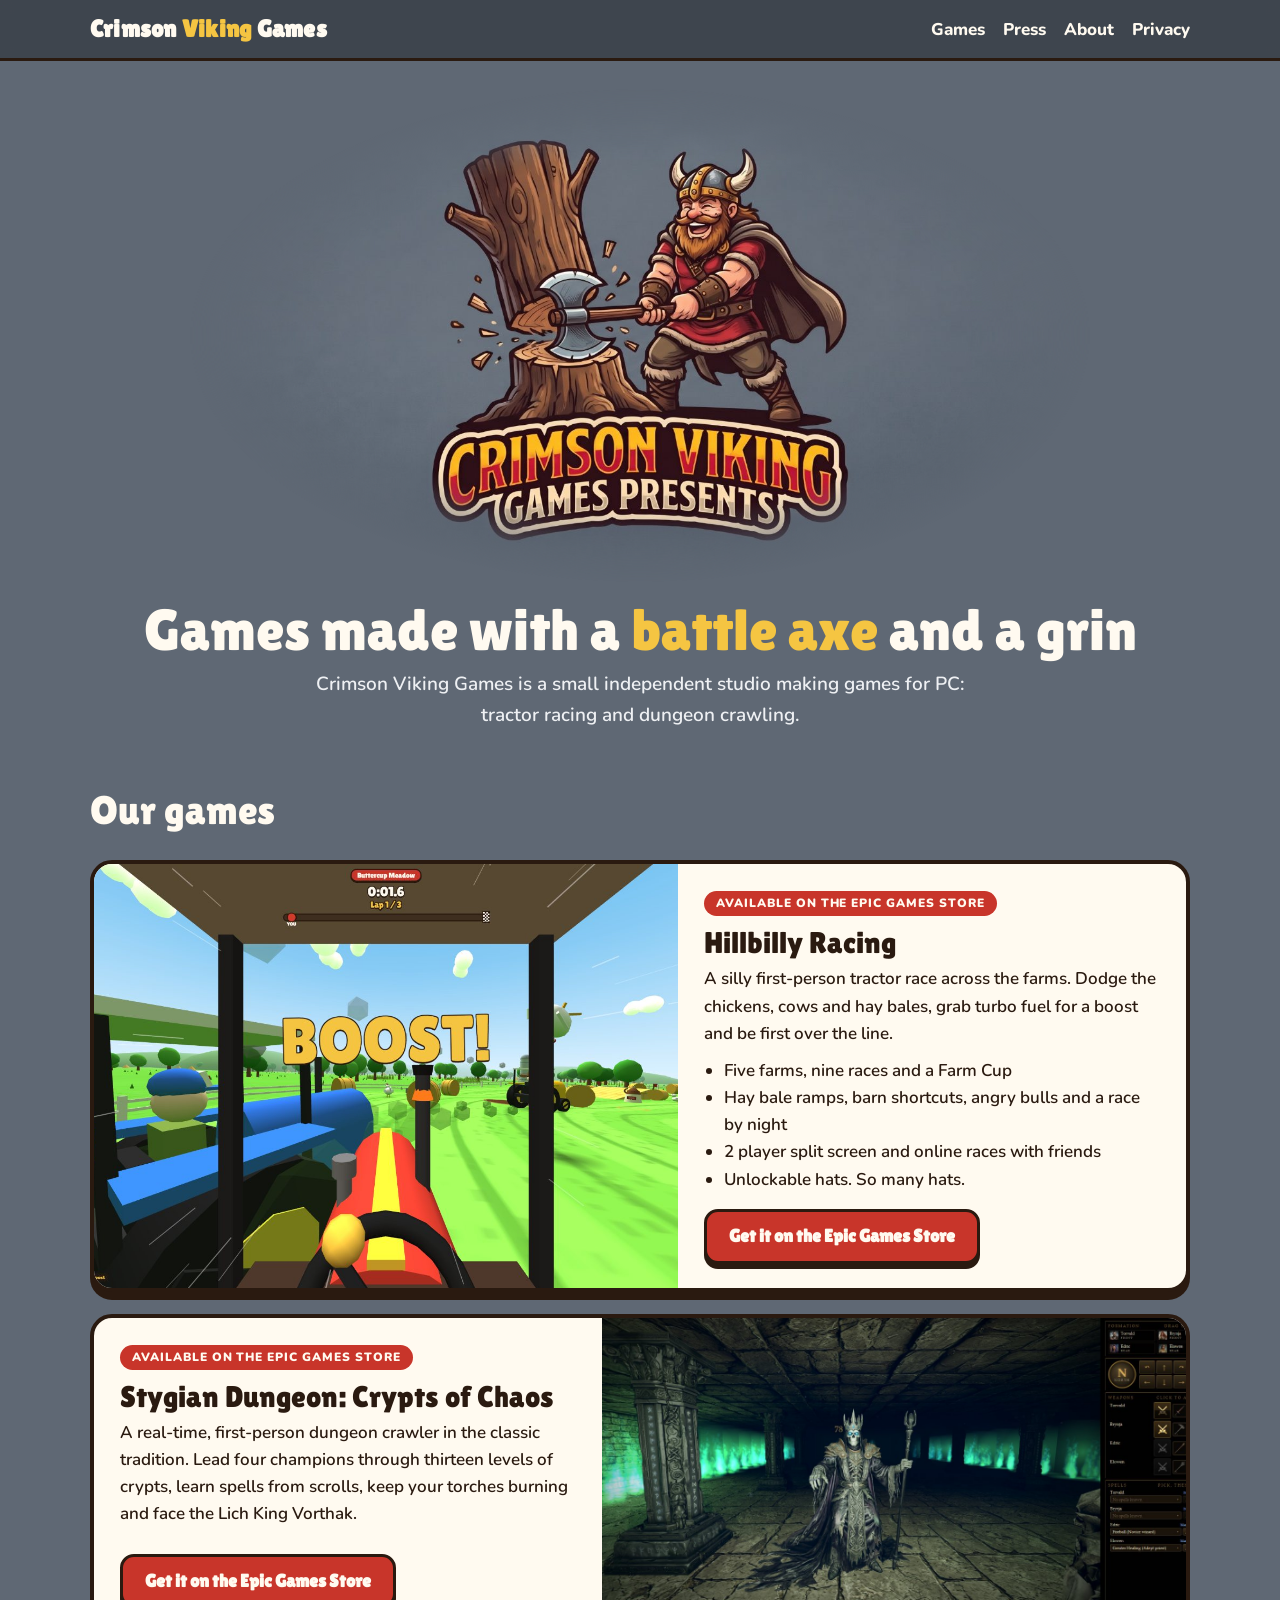
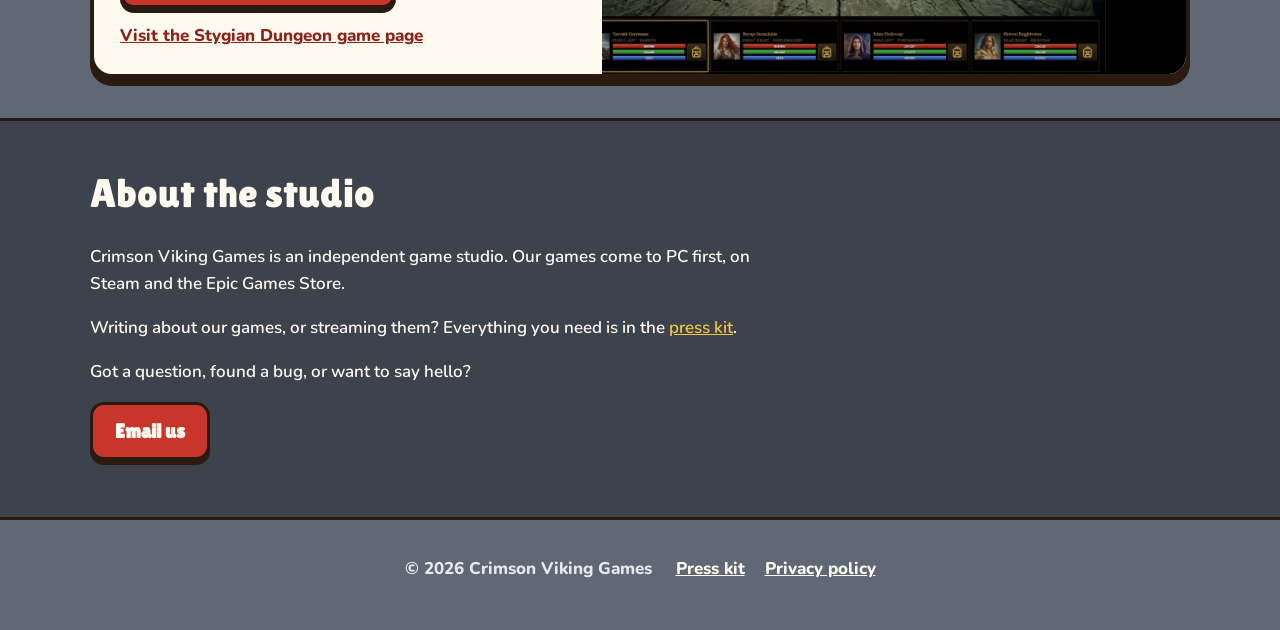
==== commit b37032e9: "Add the Stygian Dungeon game page A full landing page in the layout of a classic game site: fixed na" ====
--- a/index.html
+++ b/index.html
@@ -5,7 +5,7 @@
 <meta name="viewport" content="width=device-width, initial-scale=1">
 <title>Crimson Viking Games</title>
 <meta name="description" content="Crimson Viking Games is an independent studio making silly and spooky games for PC: Hillbilly Racing and Stygian Dungeon.">
-<link rel="stylesheet" href="styles.css?v=4">
+<link rel="stylesheet" href="styles.css?v=5">
 </head>
 <body>
 
@@ -48,6 +48,7 @@
           <h3>Stygian Dungeon: Crypts of Chaos</h3>
           <p>A real-time, first-person dungeon crawler in the classic tradition. Lead four champions through thirteen levels of crypts, learn spells from scrolls, keep your torches burning and face the Lich King Vorthak.</p>
           <a class="btn" href="https://store.epicgames.com/p/stygian-dungeon-crypts-of-chaos-37ef68" target="_blank" rel="noopener">Get it on the Epic Games Store</a>
+          <p class="more"><a href="stygian-dungeon/">Visit the Stygian Dungeon game page</a></p>
         </div>
       </article>
 
--- a/styles.css
+++ b/styles.css
@@ -52,6 +52,8 @@
 .game p{margin:0 0 10px}
 .game ul{margin:0;padding-left:20px}
 .game .btn{margin-top:16px;font-size:18px}
+.game .more{margin:14px 0 0;font-weight:800}
+.game .more a{color:var(--crimson-dk)}
 @media (max-width:760px){.game,.game:nth-child(even){grid-template-columns:1fr}.game:nth-child(even) .shot{order:0}}
 
 /* about / contact */
